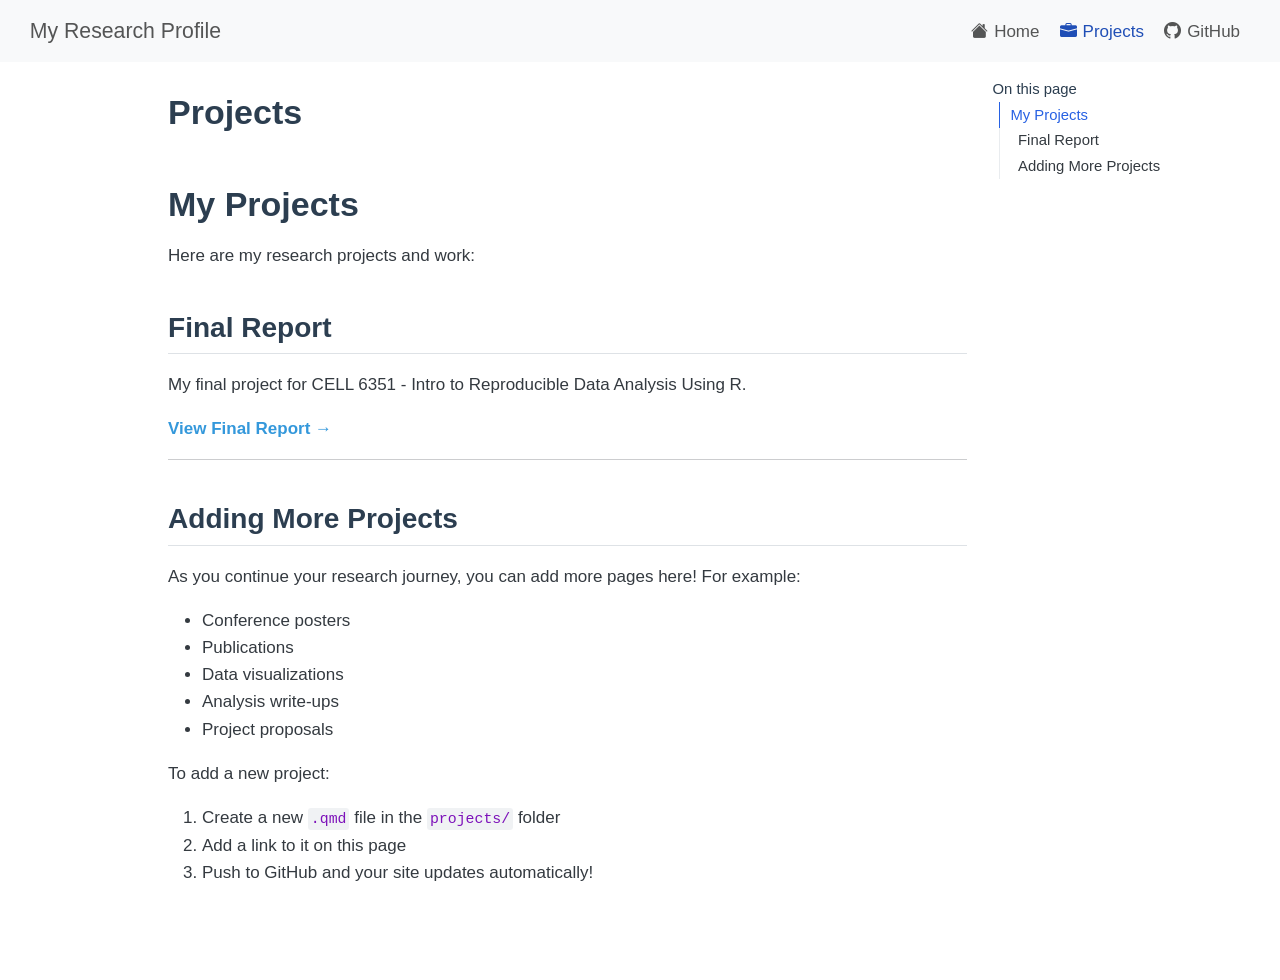
==== docs/projects.html @ 7e605b95 "Initial website" ====
<!DOCTYPE html>
<html xmlns="http://www.w3.org/1999/xhtml" lang="en" xml:lang="en"><head>

<meta charset="utf-8">
<meta name="generator" content="quarto-1.9.38">

<meta name="viewport" content="width=device-width, initial-scale=1.0, user-scalable=yes">


<title>Projects – My Research Profile</title>
<style>
/* Default styles provided by pandoc.
** See https://pandoc.org/MANUAL.html#variables-for-html for config info.
*/
code{white-space: pre-wrap;}
span.smallcaps{font-variant: small-caps;}
div.columns{display: flex; gap: min(4vw, 1.5em);}
div.column{flex: auto; overflow-x: auto;}
div.hanging-indent{margin-left: 1.5em; text-indent: -1.5em;}
ul.task-list{list-style: none;}
ul.task-list li input[type="checkbox"] {
  width: 0.8em;
  margin: 0 0.8em 0.2em -1em; /* quarto-specific, see https://github.com/quarto-dev/quarto-cli/issues/4556 */ 
  vertical-align: middle;
}
</style>


<script src="site_libs/quarto-nav/quarto-nav.js"></script>
<script src="site_libs/quarto-nav/headroom.min.js"></script>
<script src="site_libs/clipboard/clipboard.min.js"></script>
<script src="site_libs/quarto-search/autocomplete.umd.js"></script>
<script src="site_libs/quarto-search/fuse.min.js"></script>
<script src="site_libs/quarto-search/quarto-search.js"></script>
<meta name="quarto:offset" content="./">
<script src="site_libs/quarto-html/quarto.js" type="module"></script>
<script src="site_libs/quarto-html/tabsets/tabsets.js" type="module"></script>
<script src="site_libs/quarto-html/popper.min.js"></script>
<script src="site_libs/quarto-html/tippy.umd.min.js"></script>
<script src="site_libs/quarto-html/anchor.min.js"></script>
<link href="site_libs/quarto-html/tippy.css" rel="stylesheet">
<link href="site_libs/quarto-html/quarto-syntax-highlighting-15634bcf2e68342d4ad2dfa704d543f6.css" rel="stylesheet" id="quarto-text-highlighting-styles">
<script src="site_libs/bootstrap/bootstrap.min.js"></script>
<link href="site_libs/bootstrap/bootstrap-icons.css" rel="stylesheet">
<link href="site_libs/bootstrap/bootstrap-bda65858d638fb4c085804bc14c4d351.min.css" rel="stylesheet" append-hash="true" id="quarto-bootstrap" data-mode="light">
<script id="quarto-search-options" type="application/json">{
  "location": "navbar",
  "copy-button": false,
  "collapse-after": 3,
  "panel-placement": "end",
  "type": "overlay",
  "limit": 50,
  "keyboard-shortcut": [
    "f",
    "/",
    "s"
  ],
  "show-item-context": false,
  "language": {
    "search-no-results-text": "No results",
    "search-matching-documents-text": "matching documents",
    "search-copy-link-title": "Copy link to search",
    "search-hide-matches-text": "Hide additional matches",
    "search-more-match-text": "more match in this document",
    "search-more-matches-text": "more matches in this document",
    "search-clear-button-title": "Clear",
    "search-text-placeholder": "",
    "search-detached-cancel-button-title": "Cancel",
    "search-submit-button-title": "Submit",
    "search-label": "Search"
  }
}</script>


<link rel="stylesheet" href="styles.css">
</head>

<body class="nav-fixed quarto-light">

<div id="quarto-search-results"></div>
  <header id="quarto-header" class="headroom fixed-top">
    <nav class="navbar navbar-expand-lg " data-bs-theme="dark">
      <div class="navbar-container container-fluid">
      <div class="navbar-brand-container mx-auto">
    <a class="navbar-brand" href="./index.html">
    <span class="navbar-title">My Research Profile</span>
    </a>
  </div>
          <button class="navbar-toggler" type="button" data-bs-toggle="collapse" data-bs-target="#navbarCollapse" aria-controls="navbarCollapse" role="menu" aria-expanded="false" aria-label="Toggle navigation" onclick="if (window.quartoToggleHeadroom) { window.quartoToggleHeadroom(); }">
  <span class="navbar-toggler-icon"></span>
</button>
          <div class="collapse navbar-collapse" id="navbarCollapse">
            <ul class="navbar-nav navbar-nav-scroll ms-auto">
  <li class="nav-item">
    <a class="nav-link" href="./index.html"> <i class="bi bi-house-fill" role="img">
</i> 
<span class="menu-text">Home</span></a>
  </li>  
  <li class="nav-item">
    <a class="nav-link active" href="./projects.html" aria-current="page"> <i class="bi bi-briefcase-fill" role="img">
</i> 
<span class="menu-text">Projects</span></a>
  </li>  
  <li class="nav-item">
    <a class="nav-link" href="https://github.com"> <i class="bi bi-github" role="img">
</i> 
<span class="menu-text">GitHub</span></a>
  </li>  
</ul>
          </div> <!-- /navcollapse -->
            <div class="quarto-navbar-tools">
</div>
      </div> <!-- /container-fluid -->
    </nav>
</header>
<!-- content -->
<div id="quarto-content" class="quarto-container page-columns page-rows-contents page-layout-article page-navbar">
<!-- sidebar -->
<!-- margin-sidebar -->
    <div id="quarto-margin-sidebar" class="sidebar margin-sidebar">
        <nav id="TOC" role="doc-toc" class="toc-active">
    <h2 id="toc-title">On this page</h2>
   
  <ul>
  <li><a href="#my-projects" id="toc-my-projects" class="nav-link active" data-scroll-target="#my-projects">My Projects</a>
  <ul class="collapse">
  <li><a href="#final-report" id="toc-final-report" class="nav-link" data-scroll-target="#final-report">Final Report</a></li>
  <li><a href="#adding-more-projects" id="toc-adding-more-projects" class="nav-link" data-scroll-target="#adding-more-projects">Adding More Projects</a></li>
  </ul></li>
  </ul>
</nav>
    </div>
<!-- main -->
<main class="content" id="quarto-document-content">

<header id="title-block-header" class="quarto-title-block default">
<div class="quarto-title">
<h1 class="title">Projects</h1>
</div>



<div class="quarto-title-meta">

    
  
    
  </div>
  


</header>


<section id="my-projects" class="level1">
<h1>My Projects</h1>
<p>Here are my research projects and work:</p>
<section id="final-report" class="level2">
<h2 class="anchored" data-anchor-id="final-report">Final Report</h2>
<p>My final project for CELL 6351 - Intro to Reproducible Data Analysis Using R.</p>
<p><a href="./projects/final-report.html"><strong>View Final Report</strong> →</a></p>
<hr>
</section>
<section id="adding-more-projects" class="level2">
<h2 class="anchored" data-anchor-id="adding-more-projects">Adding More Projects</h2>
<p>As you continue your research journey, you can add more pages here! For example:</p>
<ul>
<li>Conference posters</li>
<li>Publications</li>
<li>Data visualizations</li>
<li>Analysis write-ups</li>
<li>Project proposals</li>
</ul>
<p>To add a new project:</p>
<ol type="1">
<li>Create a new <code>.qmd</code> file in the <code>projects/</code> folder</li>
<li>Add a link to it on this page</li>
<li>Push to GitHub and your site updates automatically!</li>
</ol>


</section>
</section>

</main> <!-- /main -->
<script id="quarto-html-after-body" type="application/javascript">
  window.document.addEventListener("DOMContentLoaded", function (event) {
    const icon = "";
    const anchorJS = new window.AnchorJS();
    anchorJS.options = {
      placement: 'right',
      icon: icon
    };
    anchorJS.add('.anchored');
    const isCodeAnnotation = (el) => {
      for (const clz of el.classList) {
        if (clz.startsWith('code-annotation-')) {                     
          return true;
        }
      }
      return false;
    }
    const onCopySuccess = function(e) {
      // button target
      const button = e.trigger;
      // don't keep focus
      button.blur();
      // flash "checked"
      button.classList.add('code-copy-button-checked');
      var currentTitle = button.getAttribute("title");
      button.setAttribute("title", "Copied!");
      let tooltip;
      if (window.bootstrap) {
        button.setAttribute("data-bs-toggle", "tooltip");
        button.setAttribute("data-bs-placement", "left");
        button.setAttribute("data-bs-title", "Copied!");
        tooltip = new bootstrap.Tooltip(button, 
          { trigger: "manual", 
            customClass: "code-copy-button-tooltip",
            offset: [0, -8]});
        tooltip.show();    
      }
      setTimeout(function() {
        if (tooltip) {
          tooltip.hide();
          button.removeAttribute("data-bs-title");
          button.removeAttribute("data-bs-toggle");
          button.removeAttribute("data-bs-placement");
        }
        button.setAttribute("title", currentTitle);
        button.classList.remove('code-copy-button-checked');
      }, 1000);
      // clear code selection
      e.clearSelection();
    }
    const getTextToCopy = function(trigger) {
      const outerScaffold = trigger.parentElement.cloneNode(true);
      const codeEl = outerScaffold.querySelector('code');
      for (const childEl of codeEl.children) {
        if (isCodeAnnotation(childEl)) {
          childEl.remove();
        }
      }
      return codeEl.innerText;
    }
    const clipboard = new window.ClipboardJS('.code-copy-button:not([data-in-quarto-modal])', {
      text: getTextToCopy
    });
    clipboard.on('success', onCopySuccess);
    if (window.document.getElementById('quarto-embedded-source-code-modal')) {
      const clipboardModal = new window.ClipboardJS('.code-copy-button[data-in-quarto-modal]', {
        text: getTextToCopy,
        container: window.document.getElementById('quarto-embedded-source-code-modal')
      });
      clipboardModal.on('success', onCopySuccess);
    }
      var localhostRegex = new RegExp(/^(?:http|https):\/\/localhost\:?[0-9]*\//);
      var mailtoRegex = new RegExp(/^mailto:/);
        var filterRegex = new RegExp('/' + window.location.host + '/');
      var isInternal = (href) => {
          return filterRegex.test(href) || localhostRegex.test(href) || mailtoRegex.test(href);
      }
      // Inspect non-navigation links and adorn them if external
     var links = window.document.querySelectorAll('a[href]:not(.nav-link):not(.navbar-brand):not(.toc-action):not(.sidebar-link):not(.sidebar-item-toggle):not(.pagination-link):not(.no-external):not([aria-hidden]):not(.dropdown-item):not(.quarto-navigation-tool):not(.about-link)');
      for (var i=0; i<links.length; i++) {
        const link = links[i];
        if (!isInternal(link.href)) {
          // undo the damage that might have been done by quarto-nav.js in the case of
          // links that we want to consider external
          if (link.dataset.originalHref !== undefined) {
            link.href = link.dataset.originalHref;
          }
        }
      }
    function tippyHover(el, contentFn, onTriggerFn, onUntriggerFn) {
      const config = {
        allowHTML: true,
        maxWidth: 500,
        delay: 100,
        arrow: false,
        appendTo: function(el) {
            return el.parentElement;
        },
        interactive: true,
        interactiveBorder: 10,
        theme: 'quarto',
        placement: 'bottom-start',
      };
      if (contentFn) {
        config.content = contentFn;
      }
      if (onTriggerFn) {
        config.onTrigger = onTriggerFn;
      }
      if (onUntriggerFn) {
        config.onUntrigger = onUntriggerFn;
      }
      window.tippy(el, config); 
    }
    const noterefs = window.document.querySelectorAll('a[role="doc-noteref"]');
    for (var i=0; i<noterefs.length; i++) {
      const ref = noterefs[i];
      tippyHover(ref, function() {
        // use id or data attribute instead here
        let href = ref.getAttribute('data-footnote-href') || ref.getAttribute('href');
        try { href = new URL(href).hash; } catch {}
        const id = href.replace(/^#\/?/, "");
        const note = window.document.getElementById(id);
        if (note) {
          return note.innerHTML;
        } else {
          return "";
        }
      });
    }
    const xrefs = window.document.querySelectorAll('a.quarto-xref');
    const processXRef = (id, note) => {
      // Strip column container classes
      const stripColumnClz = (el) => {
        el.classList.remove("page-full", "page-columns");
        if (el.children) {
          for (const child of el.children) {
            stripColumnClz(child);
          }
        }
      }
      stripColumnClz(note)
      if (id === null || id.startsWith('sec-')) {
        // Special case sections, only their first couple elements
        const container = document.createElement("div");
        if (note.children && note.children.length > 2) {
          container.appendChild(note.children[0].cloneNode(true));
          for (let i = 1; i < note.children.length; i++) {
            const child = note.children[i];
            if (child.tagName === "P" && child.innerText === "") {
              continue;
            } else {
              container.appendChild(child.cloneNode(true));
              break;
            }
          }
          if (window.Quarto?.typesetMath) {
            window.Quarto.typesetMath(container);
          }
          return container.innerHTML
        } else {
          if (window.Quarto?.typesetMath) {
            window.Quarto.typesetMath(note);
          }
          return note.innerHTML;
        }
      } else {
        // Remove any anchor links if they are present
        const anchorLink = note.querySelector('a.anchorjs-link');
        if (anchorLink) {
          anchorLink.remove();
        }
        if (window.Quarto?.typesetMath) {
          window.Quarto.typesetMath(note);
        }
        if (note.classList.contains("callout")) {
          return note.outerHTML;
        } else {
          return note.innerHTML;
        }
      }
    }
    for (var i=0; i<xrefs.length; i++) {
      const xref = xrefs[i];
      tippyHover(xref, undefined, function(instance) {
        instance.disable();
        let url = xref.getAttribute('href');
        let hash = undefined; 
        if (url.startsWith('#')) {
          hash = url;
        } else {
          try { hash = new URL(url).hash; } catch {}
        }
        if (hash) {
          const id = hash.replace(/^#\/?/, "");
          const note = window.document.getElementById(id);
          if (note !== null) {
            try {
              const html = processXRef(id, note.cloneNode(true));
              instance.setContent(html);
            } finally {
              instance.enable();
              instance.show();
            }
          } else {
            // See if we can fetch this
            fetch(url.split('#')[0])
            .then(res => res.text())
            .then(html => {
              const parser = new DOMParser();
              const htmlDoc = parser.parseFromString(html, "text/html");
              const note = htmlDoc.getElementById(id);
              if (note !== null) {
                const html = processXRef(id, note);
                instance.setContent(html);
              } 
            }).finally(() => {
              instance.enable();
              instance.show();
            });
          }
        } else {
          // See if we can fetch a full url (with no hash to target)
          // This is a special case and we should probably do some content thinning / targeting
          fetch(url)
          .then(res => res.text())
          .then(html => {
            const parser = new DOMParser();
            const htmlDoc = parser.parseFromString(html, "text/html");
            const note = htmlDoc.querySelector('main.content');
            if (note !== null) {
              // This should only happen for chapter cross references
              // (since there is no id in the URL)
              // remove the first header
              if (note.children.length > 0 && note.children[0].tagName === "HEADER") {
                note.children[0].remove();
              }
              const html = processXRef(null, note);
              instance.setContent(html);
            } 
          }).finally(() => {
            instance.enable();
            instance.show();
          });
        }
      }, function(instance) {
      });
    }
        let selectedAnnoteEl;
        const selectorForAnnotation = ( cell, annotation) => {
          let cellAttr = 'data-code-cell="' + cell + '"';
          let lineAttr = 'data-code-annotation="' +  annotation + '"';
          const selector = 'span[' + cellAttr + '][' + lineAttr + ']';
          return selector;
        }
        const selectCodeLines = (annoteEl) => {
          const doc = window.document;
          const targetCell = annoteEl.getAttribute("data-target-cell");
          const targetAnnotation = annoteEl.getAttribute("data-target-annotation");
          const annoteSpan = window.document.querySelector(selectorForAnnotation(targetCell, targetAnnotation));
          const lines = annoteSpan.getAttribute("data-code-lines").split(",");
          const lineIds = lines.map((line) => {
            return targetCell + "-" + line;
          })
          let top = null;
          let height = null;
          let parent = null;
          if (lineIds.length > 0) {
              //compute the position of the single el (top and bottom and make a div)
              const el = window.document.getElementById(lineIds[0]);
              top = el.offsetTop;
              height = el.offsetHeight;
              parent = el.parentElement.parentElement;
            if (lineIds.length > 1) {
              const lastEl = window.document.getElementById(lineIds[lineIds.length - 1]);
              const bottom = lastEl.offsetTop + lastEl.offsetHeight;
              height = bottom - top;
            }
            if (top !== null && height !== null && parent !== null) {
              // cook up a div (if necessary) and position it 
              let div = window.document.getElementById("code-annotation-line-highlight");
              if (div === null) {
                div = window.document.createElement("div");
                div.setAttribute("id", "code-annotation-line-highlight");
                div.style.position = 'absolute';
                parent.appendChild(div);
              }
              div.style.top = top - 2 + "px";
              div.style.height = height + 4 + "px";
              div.style.left = 0;
              let gutterDiv = window.document.getElementById("code-annotation-line-highlight-gutter");
              if (gutterDiv === null) {
                gutterDiv = window.document.createElement("div");
                gutterDiv.setAttribute("id", "code-annotation-line-highlight-gutter");
                gutterDiv.style.position = 'absolute';
                const codeCell = window.document.getElementById(targetCell);
                const gutter = codeCell.querySelector('.code-annotation-gutter');
                gutter.appendChild(gutterDiv);
              }
              gutterDiv.style.top = top - 2 + "px";
              gutterDiv.style.height = height + 4 + "px";
            }
            selectedAnnoteEl = annoteEl;
          }
        };
        const unselectCodeLines = () => {
          const elementsIds = ["code-annotation-line-highlight", "code-annotation-line-highlight-gutter"];
          elementsIds.forEach((elId) => {
            const div = window.document.getElementById(elId);
            if (div) {
              div.remove();
            }
          });
          selectedAnnoteEl = undefined;
        };
          // Handle positioning of the toggle
      window.addEventListener(
        "resize",
        throttle(() => {
          elRect = undefined;
          if (selectedAnnoteEl) {
            selectCodeLines(selectedAnnoteEl);
          }
        }, 10)
      );
      function throttle(fn, ms) {
      let throttle = false;
      let timer;
        return (...args) => {
          if(!throttle) { // first call gets through
              fn.apply(this, args);
              throttle = true;
          } else { // all the others get throttled
              if(timer) clearTimeout(timer); // cancel #2
              timer = setTimeout(() => {
                fn.apply(this, args);
                timer = throttle = false;
              }, ms);
          }
        };
      }
        // Attach click handler to the DT
        const annoteDls = window.document.querySelectorAll('dt[data-target-cell]');
        for (const annoteDlNode of annoteDls) {
          annoteDlNode.addEventListener('click', (event) => {
            const clickedEl = event.target;
            if (clickedEl !== selectedAnnoteEl) {
              unselectCodeLines();
              const activeEl = window.document.querySelector('dt[data-target-cell].code-annotation-active');
              if (activeEl) {
                activeEl.classList.remove('code-annotation-active');
              }
              selectCodeLines(clickedEl);
              clickedEl.classList.add('code-annotation-active');
            } else {
              // Unselect the line
              unselectCodeLines();
              clickedEl.classList.remove('code-annotation-active');
            }
          });
        }
    const findCites = (el) => {
      const parentEl = el.parentElement;
      if (parentEl) {
        const cites = parentEl.dataset.cites;
        if (cites) {
          return {
            el,
            cites: cites.split(' ')
          };
        } else {
          return findCites(el.parentElement)
        }
      } else {
        return undefined;
      }
    };
    var bibliorefs = window.document.querySelectorAll('a[role="doc-biblioref"]');
    for (var i=0; i<bibliorefs.length; i++) {
      const ref = bibliorefs[i];
      const citeInfo = findCites(ref);
      if (citeInfo) {
        tippyHover(citeInfo.el, function() {
          var popup = window.document.createElement('div');
          citeInfo.cites.forEach(function(cite) {
            var citeDiv = window.document.createElement('div');
            citeDiv.classList.add('hanging-indent');
            citeDiv.classList.add('csl-entry');
            var biblioDiv = window.document.getElementById('ref-' + cite);
            if (biblioDiv) {
              citeDiv.innerHTML = biblioDiv.innerHTML;
            }
            popup.appendChild(citeDiv);
          });
          return popup.innerHTML;
        });
      }
    }
  });
  </script>
</div> <!-- /content -->




</body></html>
---- docs/site_libs/quarto-html/tippy.css ----
.tippy-box[data-animation=fade][data-state=hidden]{opacity:0}[data-tippy-root]{max-width:calc(100vw - 10px)}.tippy-box{position:relative;background-color:#333;color:#fff;border-radius:4px;font-size:14px;line-height:1.4;white-space:normal;outline:0;transition-property:transform,visibility,opacity}.tippy-box[data-placement^=top]>.tippy-arrow{bottom:0}.tippy-box[data-placement^=top]>.tippy-arrow:before{bottom:-7px;left:0;border-width:8px 8px 0;border-top-color:initial;transform-origin:center top}.tippy-box[data-placement^=bottom]>.tippy-arrow{top:0}.tippy-box[data-placement^=bottom]>.tippy-arrow:before{top:-7px;left:0;border-width:0 8px 8px;border-bottom-color:initial;transform-origin:center bottom}.tippy-box[data-placement^=left]>.tippy-arrow{right:0}.tippy-box[data-placement^=left]>.tippy-arrow:before{border-width:8px 0 8px 8px;border-left-color:initial;right:-7px;transform-origin:center left}.tippy-box[data-placement^=right]>.tippy-arrow{left:0}.tippy-box[data-placement^=right]>.tippy-arrow:before{left:-7px;border-width:8px 8px 8px 0;border-right-color:initial;transform-origin:center right}.tippy-box[data-inertia][data-state=visible]{transition-timing-function:cubic-bezier(.54,1.5,.38,1.11)}.tippy-arrow{width:16px;height:16px;color:#333}.tippy-arrow:before{content:"";position:absolute;border-color:transparent;border-style:solid}.tippy-content{position:relative;padding:5px 9px;z-index:1}
---- docs/site_libs/quarto-html/quarto-syntax-highlighting-15634bcf2e68342d4ad2dfa704d543f6.css ----
/* quarto syntax highlight colors */
:root {
  --quarto-hl-ot-color: #003B4F;
  --quarto-hl-at-color: #657422;
  --quarto-hl-ss-color: #20794D;
  --quarto-hl-an-color: #5E5E5E;
  --quarto-hl-fu-color: #4758AB;
  --quarto-hl-st-color: #20794D;
  --quarto-hl-cf-color: #003B4F;
  --quarto-hl-op-color: #5E5E5E;
  --quarto-hl-er-color: #AD0000;
  --quarto-hl-bn-color: #AD0000;
  --quarto-hl-al-color: #AD0000;
  --quarto-hl-va-color: #111111;
  --quarto-hl-bu-color: inherit;
  --quarto-hl-ex-color: inherit;
  --quarto-hl-pp-color: #AD0000;
  --quarto-hl-in-color: #5E5E5E;
  --quarto-hl-vs-color: #20794D;
  --quarto-hl-wa-color: #5E5E5E;
  --quarto-hl-do-color: #5E5E5E;
  --quarto-hl-im-color: #00769E;
  --quarto-hl-ch-color: #20794D;
  --quarto-hl-dt-color: #AD0000;
  --quarto-hl-fl-color: #AD0000;
  --quarto-hl-co-color: #5E5E5E;
  --quarto-hl-cv-color: #5E5E5E;
  --quarto-hl-cn-color: #8f5902;
  --quarto-hl-sc-color: #5E5E5E;
  --quarto-hl-dv-color: #AD0000;
  --quarto-hl-kw-color: #003B4F;
}

/* other quarto variables */
:root {
  --quarto-font-monospace: SFMono-Regular, Menlo, Monaco, Consolas, "Liberation Mono", "Courier New", monospace;
}

/* syntax highlight based on Pandoc's rules */
pre > code.sourceCode > span {
  color: #003B4F;
}

code.sourceCode > span {
  color: #003B4F;
}

div.sourceCode,
div.sourceCode pre.sourceCode {
  color: #003B4F;
}

/* Normal */
code span {
  color: #003B4F;
}

/* Alert */
code span.al {
  color: #AD0000;
  font-style: inherit;
}

/* Annotation */
code span.an {
  color: #5E5E5E;
  font-style: inherit;
}

/* Attribute */
code span.at {
  color: #657422;
  font-style: inherit;
}

/* BaseN */
code span.bn {
  color: #AD0000;
  font-style: inherit;
}

/* BuiltIn */
code span.bu {
  font-style: inherit;
}

/* ControlFlow */
code span.cf {
  color: #003B4F;
  font-weight: bold;
  font-style: inherit;
}

/* Char */
code span.ch {
  color: #20794D;
  font-style: inherit;
}

/* Constant */
code span.cn {
  color: #8f5902;
  font-style: inherit;
}

/* Comment */
code span.co {
  color: #5E5E5E;
  font-style: inherit;
}

/* CommentVar */
code span.cv {
  color: #5E5E5E;
  font-style: italic;
}

/* Documentation */
code span.do {
  color: #5E5E5E;
  font-style: italic;
}

/* DataType */
code span.dt {
  color: #AD0000;
  font-style: inherit;
}

/* DecVal */
code span.dv {
  color: #AD0000;
  font-style: inherit;
}

/* Error */
code span.er {
  color: #AD0000;
  font-style: inherit;
}

/* Extension */
code span.ex {
  font-style: inherit;
}

/* Float */
code span.fl {
  color: #AD0000;
  font-style: inherit;
}

/* Function */
code span.fu {
  color: #4758AB;
  font-style: inherit;
}

/* Import */
code span.im {
  color: #00769E;
  font-style: inherit;
}

/* Information */
code span.in {
  color: #5E5E5E;
  font-style: inherit;
}

/* Keyword */
code span.kw {
  color: #003B4F;
  font-weight: bold;
  font-style: inherit;
}

/* Operator */
code span.op {
  color: #5E5E5E;
  font-style: inherit;
}

/* Other */
code span.ot {
  color: #003B4F;
  font-style: inherit;
}

/* Preprocessor */
code span.pp {
  color: #AD0000;
  font-style: inherit;
}

/* SpecialChar */
code span.sc {
  color: #5E5E5E;
  font-style: inherit;
}

/* SpecialString */
code span.ss {
  color: #20794D;
  font-style: inherit;
}

/* String */
code span.st {
  color: #20794D;
  font-style: inherit;
}

/* Variable */
code span.va {
  color: #111111;
  font-style: inherit;
}

/* VerbatimString */
code span.vs {
  color: #20794D;
  font-style: inherit;
}

/* Warning */
code span.wa {
  color: #5E5E5E;
  font-style: italic;
}

.prevent-inlining {
  content: "</";
}

/*# sourceMappingURL=f23921c56f73e400b49028c9186a1aa0.css.map */
---- docs/styles.css ----
/* Custom styles for student research profile */

/* Main content styling */
body {
  font-family: 'Segoe UI', Tahoma, Geneva, Verdana, sans-serif;
  line-height: 1.6;
}

/* Headings */
h1, h2, h3 {
  color: #2c3e50;
  margin-top: 1.5em;
}

/* Links */
a {
  color: #3498db;
  text-decoration: none;
}

a:hover {
  text-decoration: underline;
  color: #2980b9;
}

/* Code blocks */
code {
  background-color: #f4f4f4;
  padding: 0.2em 0.4em;
  border-radius: 3px;
}

pre {
  background-color: #f4f4f4;
  padding: 1em;
  border-radius: 5px;
  overflow-x: auto;
}

/* Tables */
table {
  border-collapse: collapse;
  width: 100%;
  margin: 1em 0;
}

table th,
table td {
  border: 1px solid #ddd;
  padding: 0.75em;
  text-align: left;
}

table th {
  background-color: #ecf0f1;
  font-weight: bold;
}

table tr:hover {
  background-color: #f9f9f9;
}

/* Blockquotes */
blockquote {
  border-left: 4px solid #3498db;
  padding-left: 1em;
  color: #666;
  font-style: italic;
  margin: 1em 0;
}
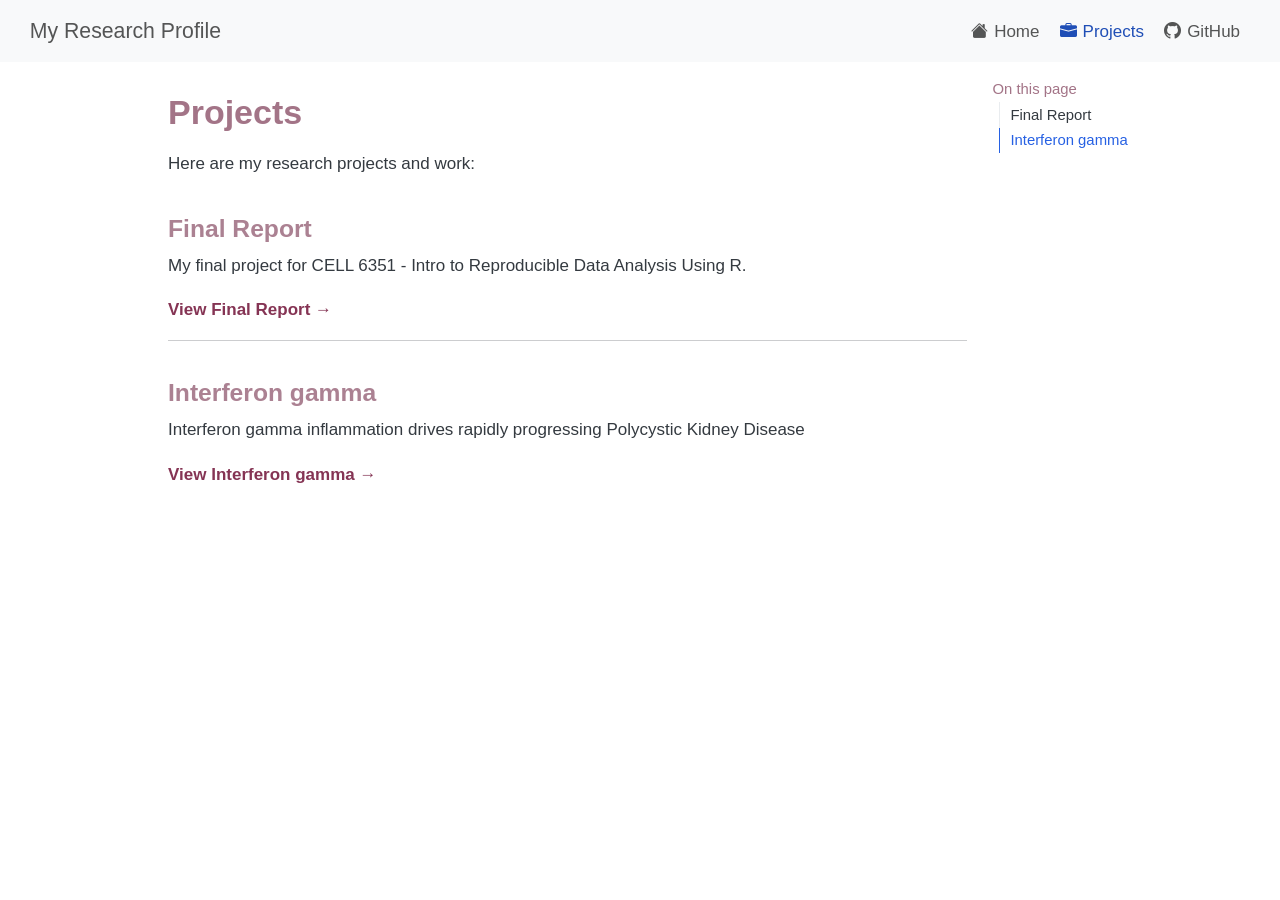
==== commit 029fd33d: "Added interferon gamma project" ====
--- a/docs/projects.html
+++ b/docs/projects.html
@@ -122,11 +122,8 @@
     <h2 id="toc-title">On this page</h2>
    
   <ul>
-  <li><a href="#my-projects" id="toc-my-projects" class="nav-link active" data-scroll-target="#my-projects">My Projects</a>
-  <ul class="collapse">
-  <li><a href="#final-report" id="toc-final-report" class="nav-link" data-scroll-target="#final-report">Final Report</a></li>
-  <li><a href="#adding-more-projects" id="toc-adding-more-projects" class="nav-link" data-scroll-target="#adding-more-projects">Adding More Projects</a></li>
-  </ul></li>
+  <li><a href="#final-report" id="toc-final-report" class="nav-link active" data-scroll-target="#final-report">Final Report</a></li>
+  <li><a href="#interferon-gamma" id="toc-interferon-gamma" class="nav-link" data-scroll-target="#interferon-gamma">Interferon gamma</a></li>
   </ul>
 </nav>
     </div>
@@ -152,34 +149,19 @@
 </header>
 
 
-<section id="my-projects" class="level1">
-<h1>My Projects</h1>
 <p>Here are my research projects and work:</p>
-<section id="final-report" class="level2">
-<h2 class="anchored" data-anchor-id="final-report">Final Report</h2>
+<section id="final-report" class="level3">
+<h3 class="anchored" data-anchor-id="final-report">Final Report</h3>
 <p>My final project for CELL 6351 - Intro to Reproducible Data Analysis Using R.</p>
 <p><a href="./projects/final-report.html"><strong>View Final Report</strong> →</a></p>
 <hr>
 </section>
-<section id="adding-more-projects" class="level2">
-<h2 class="anchored" data-anchor-id="adding-more-projects">Adding More Projects</h2>
-<p>As you continue your research journey, you can add more pages here! For example:</p>
-<ul>
-<li>Conference posters</li>
-<li>Publications</li>
-<li>Data visualizations</li>
-<li>Analysis write-ups</li>
-<li>Project proposals</li>
-</ul>
-<p>To add a new project:</p>
-<ol type="1">
-<li>Create a new <code>.qmd</code> file in the <code>projects/</code> folder</li>
-<li>Add a link to it on this page</li>
-<li>Push to GitHub and your site updates automatically!</li>
-</ol>
-
-
-</section>
+<section id="interferon-gamma" class="level3">
+<h3 class="anchored" data-anchor-id="interferon-gamma">Interferon gamma</h3>
+<p>Interferon gamma inflammation drives rapidly progressing Polycystic Kidney Disease</p>
+<p><a href="./projects/Interferon-gamma.html"><strong>View Interferon gamma</strong> →</a></p>
+
+
 </section>
 
 </main> <!-- /main -->
--- a/docs/styles.css
+++ b/docs/styles.css
@@ -2,36 +2,36 @@
 
 /* Main content styling */
 body {
-  font-family: 'Segoe UI', Tahoma, Geneva, Verdana, sans-serif;
+  font-family: 'Arial', Tahoma, Geneva, Verdana, sans-serif;
   line-height: 1.6;
 }
 
 /* Headings */
 h1, h2, h3 {
-  color: #2c3e50;
+  color: #a37487;
   margin-top: 1.5em;
 }
 
 /* Links */
 a {
-  color: #3498db;
+  color: #853454;
   text-decoration: none;
 }
 
 a:hover {
   text-decoration: underline;
-  color: #2980b9;
+  color: #a37487;
 }
 
 /* Code blocks */
 code {
-  background-color: #f4f4f4;
+  background-color: #f0c0d3;
   padding: 0.2em 0.4em;
   border-radius: 3px;
 }
 
 pre {
-  background-color: #f4f4f4;
+  background-color: #f0c0d3;
   padding: 1em;
   border-radius: 5px;
   overflow-x: auto;
@@ -46,25 +46,35 @@
 
 table th,
 table td {
-  border: 1px solid #ddd;
+  border: 1px solid #a37487;
   padding: 0.75em;
   text-align: left;
 }
 
 table th {
-  background-color: #ecf0f1;
+  background-color: #f0c0d3;
   font-weight: bold;
 }
 
 table tr:hover {
-  background-color: #f9f9f9;
+  background-color: #f0c0d3;
 }
 
 /* Blockquotes */
 blockquote {
-  border-left: 4px solid #3498db;
+  border-left: 4px solid #a37487;
   padding-left: 1em;
-  color: #666;
+  color: #a37487;
   font-style: italic;
   margin: 1em 0;
 }
+
+/* Tight list indentation for Quarto */
+.tight-list ul {
+  padding-left: 1.2rem !important;
+  margin-left: 0 !important;
+}
+
+.tight-list li {
+  padding-left: 0.2rem !important;
+}
